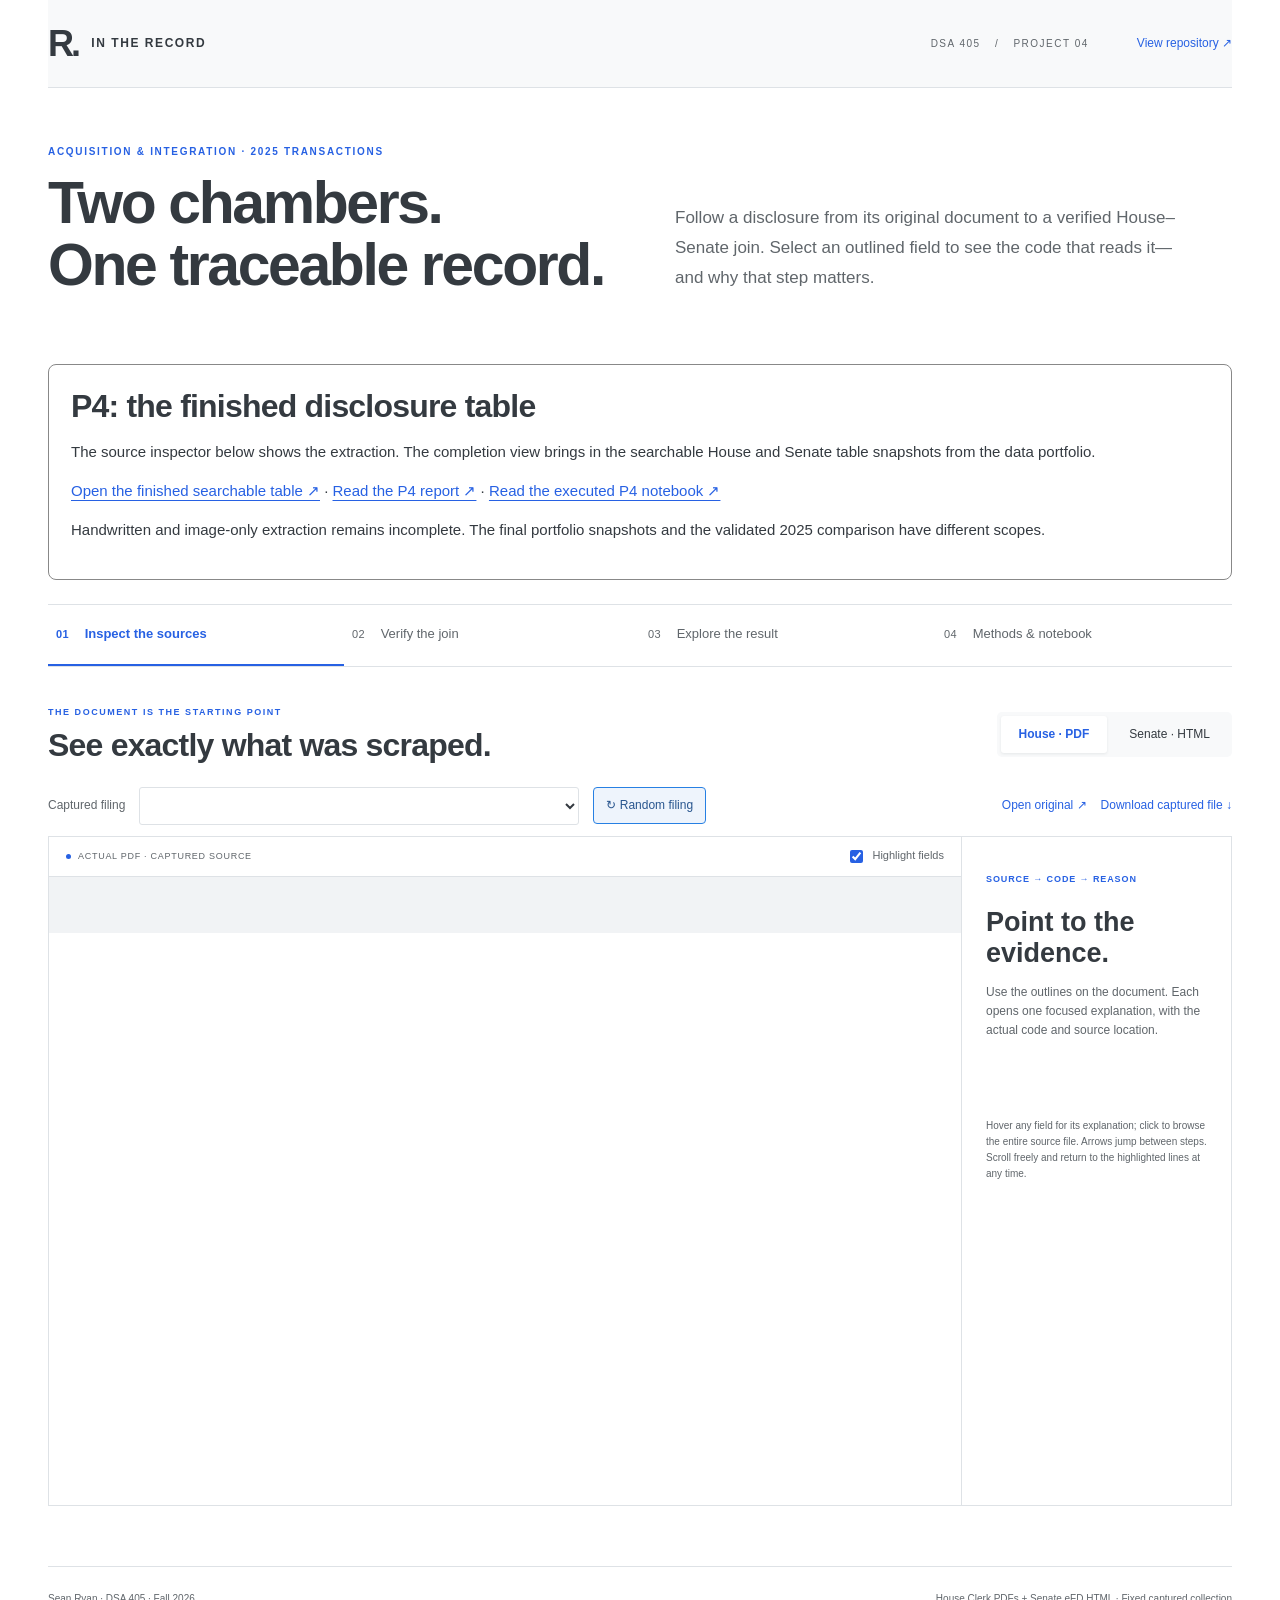
==== index.html @ 29dabe8c "Continue P3 as P4 synthesis with portfolio completion table and final report" ====
<!doctype html>
<html lang="en">
<head>
  <meta charset="utf-8">
  <meta name="viewport" content="width=device-width, initial-scale=1">
  <meta http-equiv="refresh" content="0; url=docs/#sources">
  <link rel="canonical" href="https://strokeofluck.github.io/Data-Wrangling-and-Web-Scraping-P3/docs/#sources">
  <title>In the record · House + Senate | P3</title>
</head>
<body>
  <p><a href="docs/#sources">Open the interactive project →</a></p>
</body>
</html>
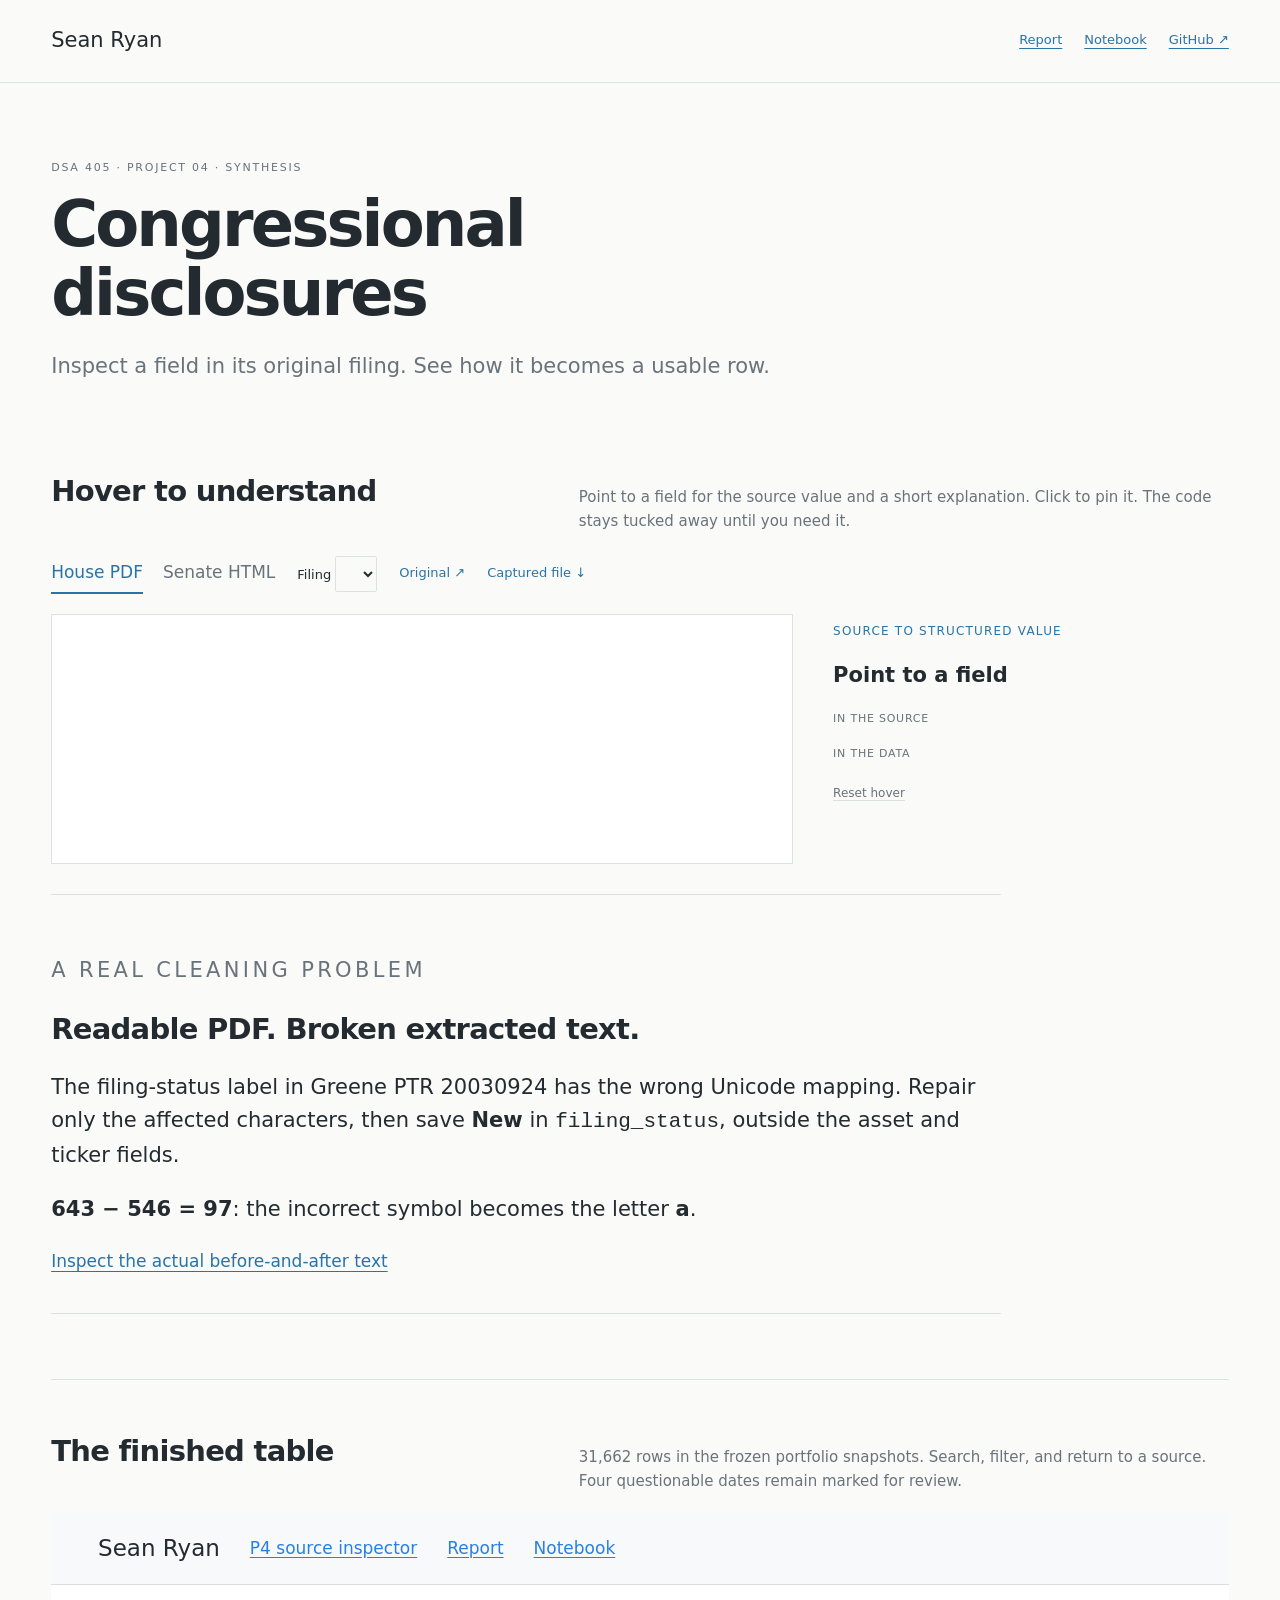
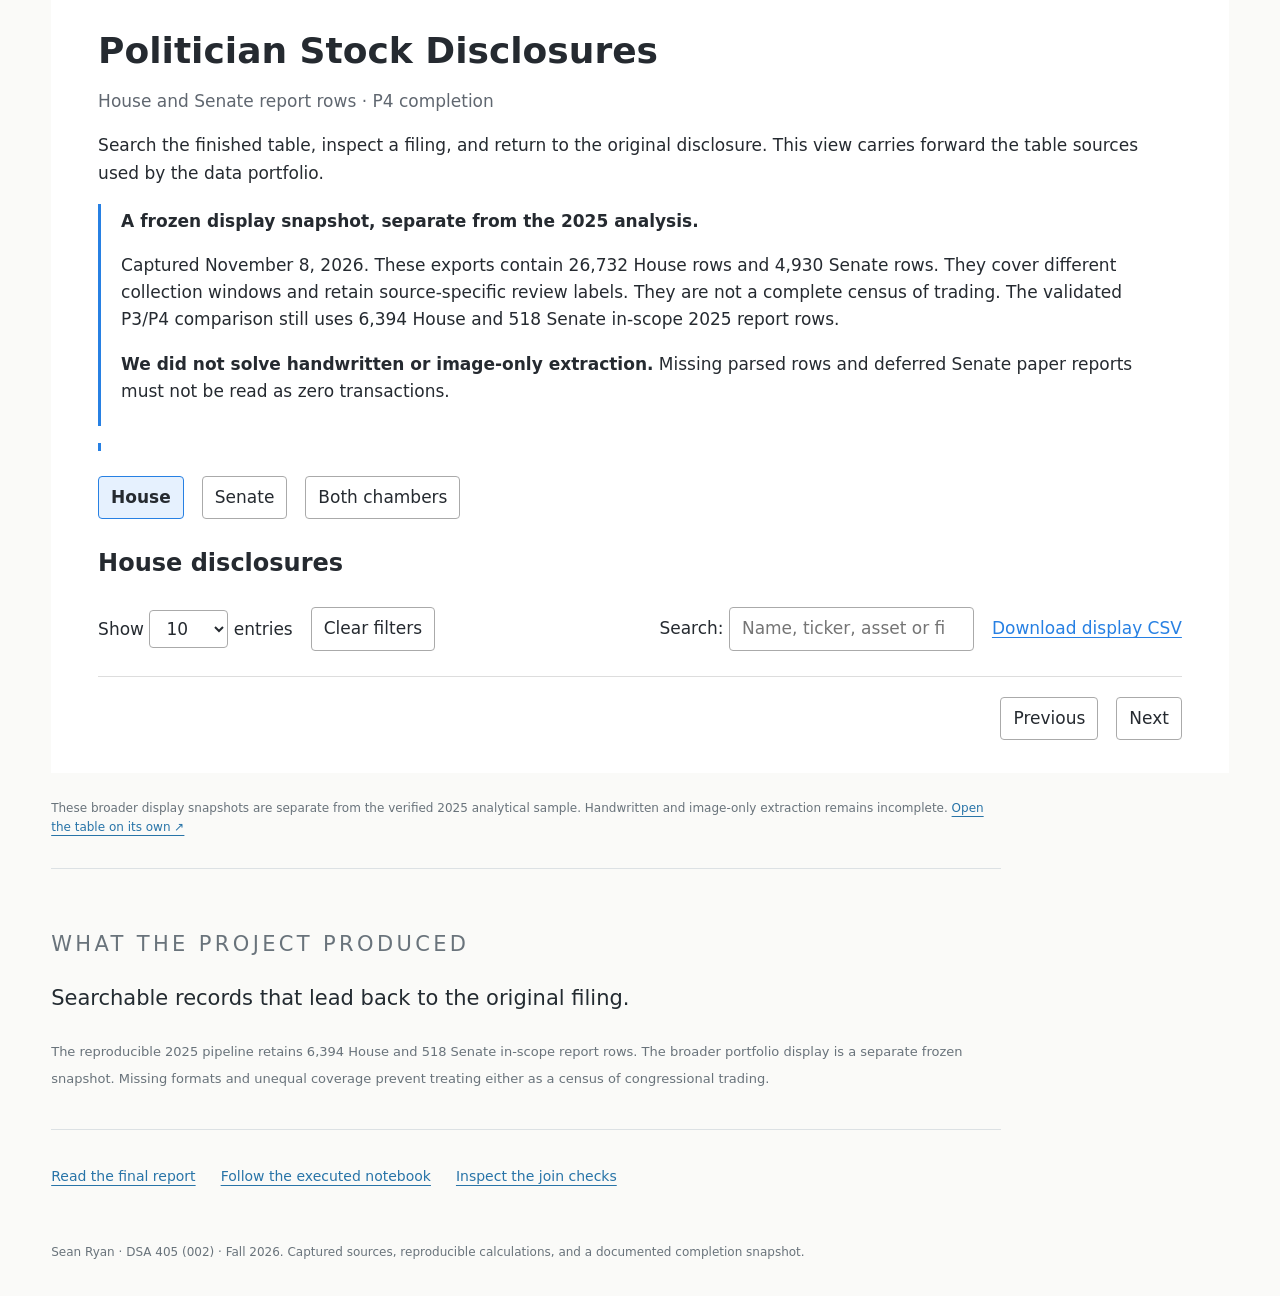
==== commit b93c6701: "Make P4 landing page start at project introduction" ====
--- a/index.html
+++ b/index.html
@@ -3,11 +3,11 @@
 <head>
   <meta charset="utf-8">
   <meta name="viewport" content="width=device-width, initial-scale=1">
-  <meta http-equiv="refresh" content="0; url=docs/#sources">
-  <link rel="canonical" href="https://strokeofluck.github.io/Data-Wrangling-and-Web-Scraping-P3/docs/#sources">
-  <title>In the record · House + Senate | P3</title>
+  <meta http-equiv="refresh" content="0; url=docs/">
+  <link rel="canonical" href="https://strokeofluck.github.io/congressional-disclosures-p4/docs/">
+  <title>Congressional disclosures | P4</title>
 </head>
 <body>
-  <p><a href="docs/#sources">Open the interactive project →</a></p>
+  <p><a href="docs/">Open the interactive project →</a></p>
 </body>
 </html>
